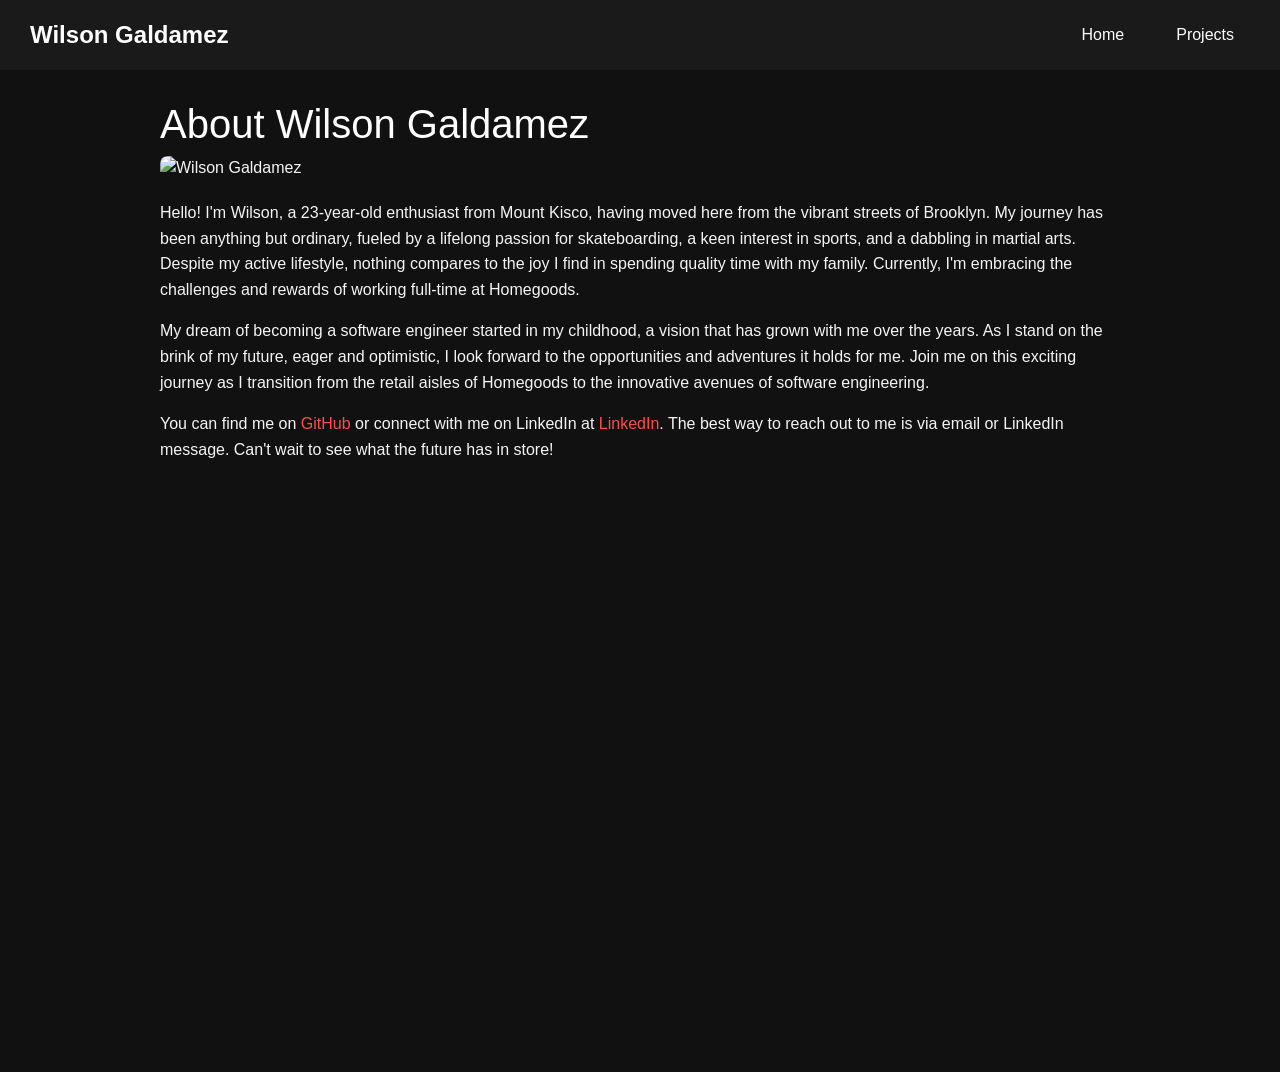
==== index.html @ 0b566ef9 "Add files via upload" ====
<!DOCTYPE html>
<html lang="en">
<head>
  <meta charset="UTF-8" />
  <meta name="viewport" content="width=device-width, initial-scale=1.0"/>
  <title>Wilson Galdamez - Bio</title>
  <link rel="stylesheet" href="https://stackpath.bootstrapcdn.com/bootstrap/4.3.1/css/bootstrap.min.css"/>
  <link rel="stylesheet" href="style.css" />
  <style>
    body {
      font-family: 'Segoe UI', Tahoma, Geneva, Verdana, sans-serif;
      background-color: #111;
      color: #f5f5f5;
      margin: 0;
      padding: 0;
    }

    .navbar {
      background-color: #1a1a1a;
      color: #ffffff;
      padding: 15px 30px;
      display: flex;
      justify-content: space-between;
      align-items: center;
    }

    .nav-logo {
      font-size: 24px;
      font-weight: bold;
      color: #ffffff;
      text-decoration: none;
    }

    .nav-menu {
      list-style: none;
      display: flex;
      margin: 0;
      padding: 0;
    }

    .nav-item {
      margin-left: 20px;
    }

    .nav-link {
      color: #ffffff;
      text-decoration: none;
      transition: color 0.3s ease;
    }

    .nav-link:hover {
      color: #b30000;
    }

    .container {
      max-width: 1000px;
      margin: auto;
      padding: 30px 20px;
    }

    h1 {
      color: #ffffff;
    }

    #bio img {
      border-radius: 8px;
      margin-bottom: 20px;
      max-width: 100%;
    }

    #bio p {
      line-height: 1.6;
    }

    a {
      color: #ff4c4c;
      text-decoration: none;
    }

    a:hover {
      text-decoration: underline;
      color: #ffffff;
    }

    .video-container {
      margin-top: 40px;
      text-align: center;
    }

    .embed-responsive {
      position: relative;
      display: block;
      width: 100%;
      padding-bottom: 56.25%;
      height: 0;
      overflow: hidden;
    }

    .embed-responsive iframe {
      position: absolute;
      top: 0;
      left: 0;
      width: 100%;
      height: 100%;
    }
  </style>
</head>
<body>
  <nav class="navbar">
    <a href="index.html" class="nav-logo">Wilson Galdamez</a>
    <ul class="nav-menu">
      <li class="nav-item"><a href="index.html" class="nav-link">Home</a></li>
      <li class="nav-item"><a href="projects.html" class="nav-link">Projects</a></li>
    </ul>
  </nav>

  <div class="container">
    <section id="bio">
      <h1>About Wilson Galdamez</h1>
      <img src="assets/images/your-photo.jpg" alt="Wilson Galdamez" width="200" />
      <p>Hello! I'm Wilson, a 23-year-old enthusiast from Mount Kisco, having moved here from the vibrant streets of Brooklyn. My journey has been anything but ordinary, fueled by a lifelong passion for skateboarding, a keen interest in sports, and a dabbling in martial arts. Despite my active lifestyle, nothing compares to the joy I find in spending quality time with my family. Currently, I'm embracing the challenges and rewards of working full-time at Homegoods.</p>
      <p>My dream of becoming a software engineer started in my childhood, a vision that has grown with me over the years. As I stand on the brink of my future, eager and optimistic, I look forward to the opportunities and adventures it holds for me. Join me on this exciting journey as I transition from the retail aisles of Homegoods to the innovative avenues of software engineering.</p>
      <p>You can find me on <a href="https://github.com/Willie-Byte" target="_blank">GitHub</a> or connect with me on LinkedIn at <a href="https://www.linkedin.com/in/wilson-galdamez-977239303/" target="_blank">LinkedIn</a>. The best way to reach out to me is via email or LinkedIn message. Can't wait to see what the future has in store!</p>
    </section>

    <div class="video-container">
      <div class="embed-responsive">
        <iframe src="https://www.youtube.com/embed/evUXKcHDjEQ" frameborder="0" allow="accelerometer; autoplay; clipboard-write; encrypted-media; gyroscope; picture-in-picture" allowfullscreen></iframe>
      </div>
    </div>
  </div>
</body>
</html>
---- style.css ----
body {
    font-family: 'Segoe UI', Tahoma, Geneva, Verdana, sans-serif;
    margin: 0;
    padding: 0;
    background-color: #111; /* Black background */
    color: #f5f5f5; /* Light text */
}

.container {
    max-width: 1000px;
    margin: auto;
    padding: 20px;
}

h1, h2 {
    color: #ffffff;
}

.navbar {
    background-color: #1a1a1a; /* Very dark gray */
    color: #fff;
    padding: 15px 30px;
    display: flex;
    justify-content: space-between;
    align-items: center;
}

.nav-logo {
    font-size: 24px;
    font-weight: bold;
    color: #fff;
    text-decoration: none;
}

.nav-menu {
    list-style: none;
    display: flex;
    margin: 0;
    padding: 0;
}

.nav-item {
    margin-left: 20px;
}

.nav-link {
    color: #fff;
    text-decoration: none;
    transition: color 0.3s ease;
}

.nav-link:hover {
    color: #b30000; /* Dark red on hover */
}

.project {
    background-color: #1e1e1e; /* Slightly lighter than body */
    border-left: 5px solid #b30000; /* Dark red accent */
    padding: 20px;
    margin: 20px 0;
    border-radius: 6px;
    box-shadow: 0 2px 5px rgba(255, 0, 0, 0.1);
}

.project h2 {
    margin-top: 0;
    color: #ff4c4c; /* Brighter red title */
}

a {
    color: #ff4c4c; /* Bright red links */
    text-decoration: none;
}

a:hover {
    text-decoration: underline;
    color: #ffffff;
}

.video-container {
    margin-top: 30px;
    text-align: center;
}

img {
    border-radius: 8px;
    max-width: 100%;
}

/* Responsive YouTube Embed */
.embed-responsive {
    position: relative;
    display: block;
    width: 100%;
    padding-bottom: 56.25%;
    height: 0;
    overflow: hidden;
}

.embed-responsive iframe {
    position: absolute;
    top: 0;
    left: 0;
    width: 100%;
    height: 100%;
}
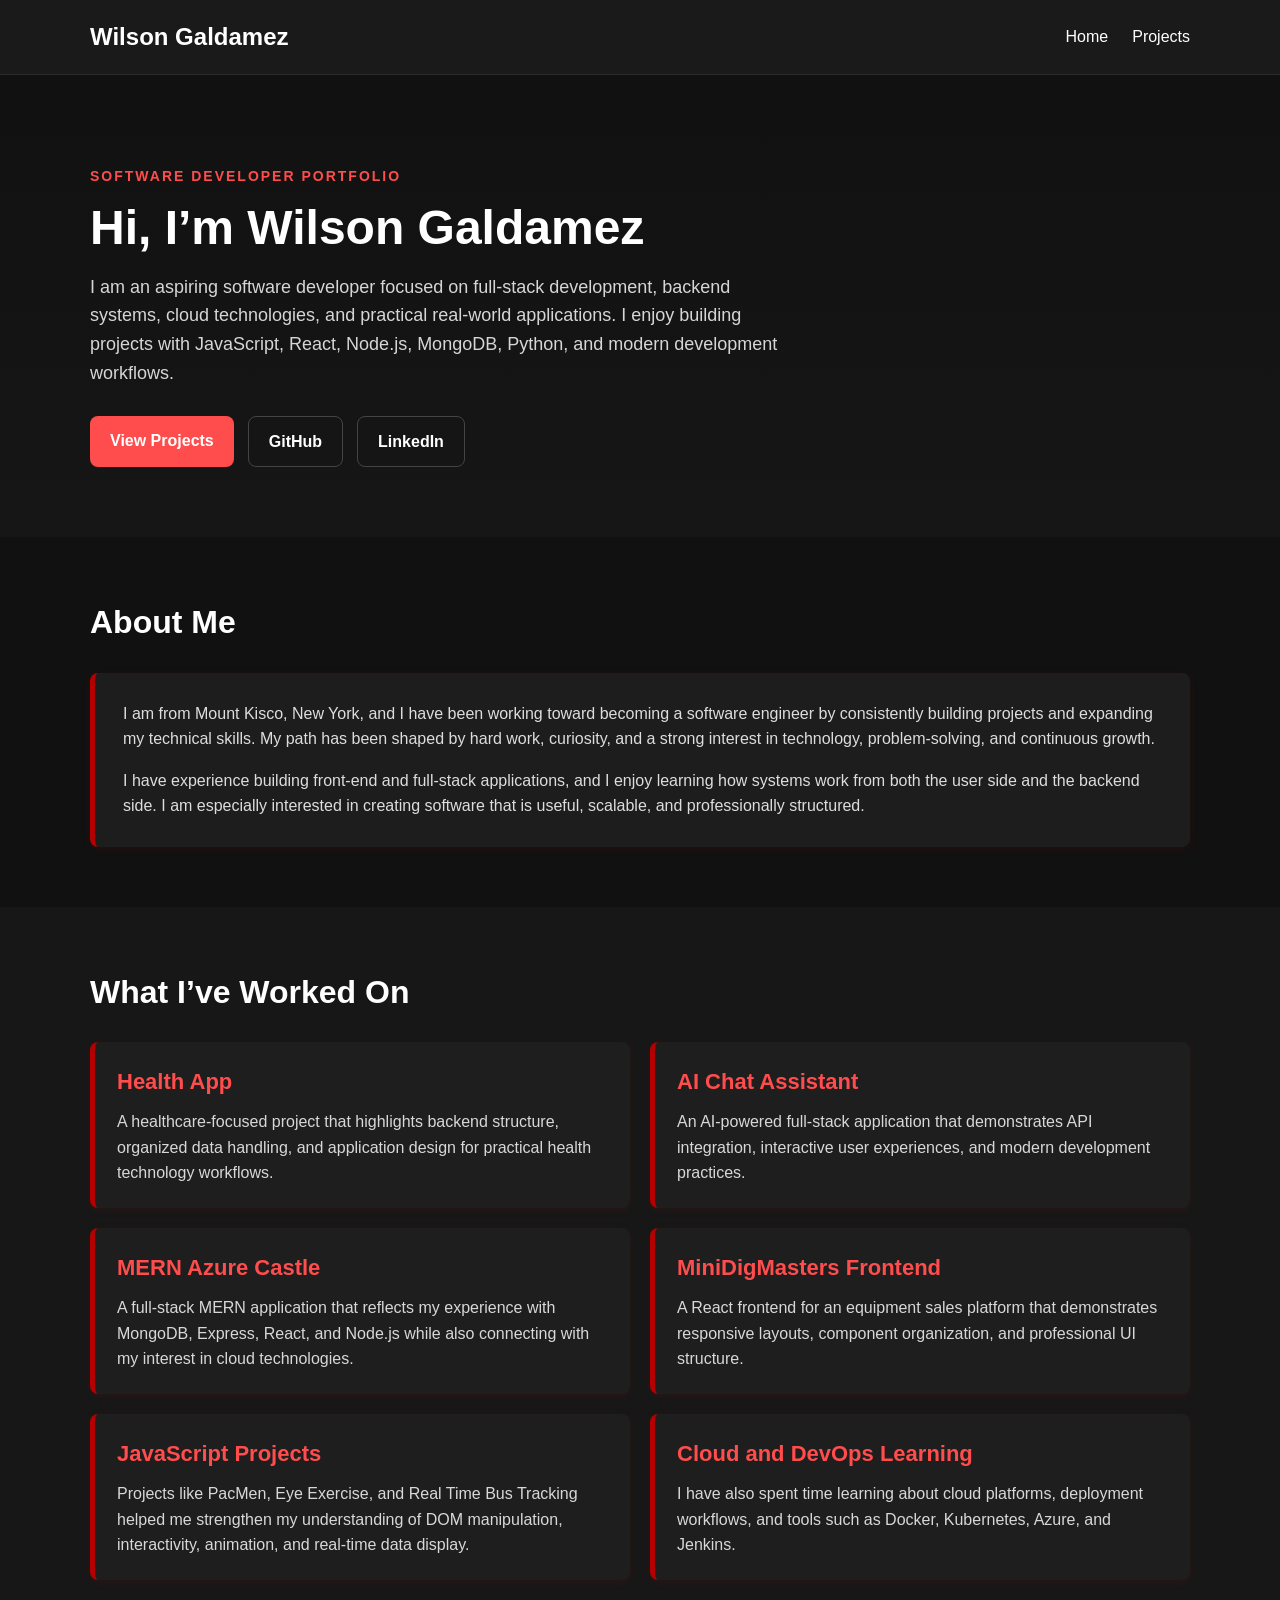
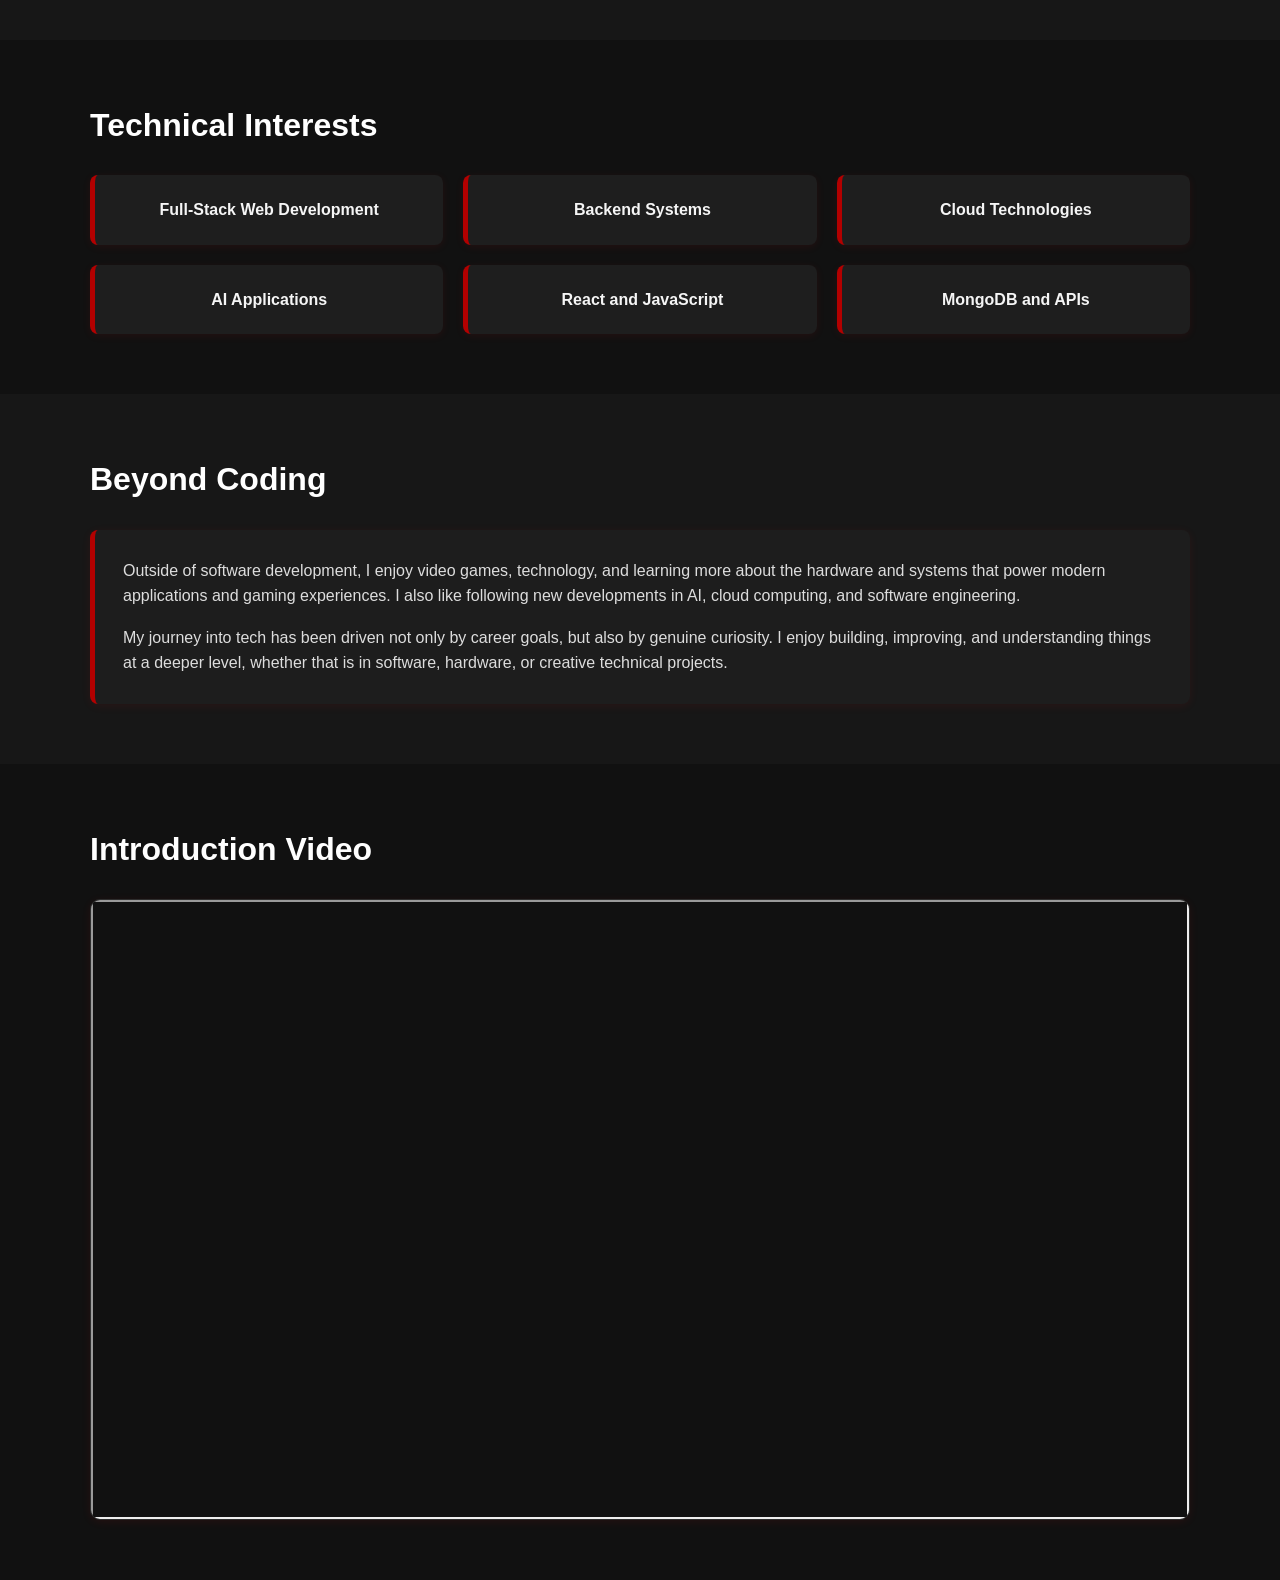
==== commit 257b1c9a: "Update projects page to match portfolio style" ====
--- a/index.html
+++ b/index.html
@@ -2,132 +2,164 @@
 <html lang="en">
 <head>
   <meta charset="UTF-8" />
-  <meta name="viewport" content="width=device-width, initial-scale=1.0"/>
-  <title>Wilson Galdamez - Bio</title>
-  <link rel="stylesheet" href="https://stackpath.bootstrapcdn.com/bootstrap/4.3.1/css/bootstrap.min.css"/>
+  <meta name="viewport" content="width=device-width, initial-scale=1.0" />
+  <title>Wilson Galdamez | Software Developer</title>
   <link rel="stylesheet" href="style.css" />
-  <style>
-    body {
-      font-family: 'Segoe UI', Tahoma, Geneva, Verdana, sans-serif;
-      background-color: #111;
-      color: #f5f5f5;
-      margin: 0;
-      padding: 0;
-    }
-
-    .navbar {
-      background-color: #1a1a1a;
-      color: #ffffff;
-      padding: 15px 30px;
-      display: flex;
-      justify-content: space-between;
-      align-items: center;
-    }
-
-    .nav-logo {
-      font-size: 24px;
-      font-weight: bold;
-      color: #ffffff;
-      text-decoration: none;
-    }
-
-    .nav-menu {
-      list-style: none;
-      display: flex;
-      margin: 0;
-      padding: 0;
-    }
-
-    .nav-item {
-      margin-left: 20px;
-    }
-
-    .nav-link {
-      color: #ffffff;
-      text-decoration: none;
-      transition: color 0.3s ease;
-    }
-
-    .nav-link:hover {
-      color: #b30000;
-    }
-
-    .container {
-      max-width: 1000px;
-      margin: auto;
-      padding: 30px 20px;
-    }
-
-    h1 {
-      color: #ffffff;
-    }
-
-    #bio img {
-      border-radius: 8px;
-      margin-bottom: 20px;
-      max-width: 100%;
-    }
-
-    #bio p {
-      line-height: 1.6;
-    }
-
-    a {
-      color: #ff4c4c;
-      text-decoration: none;
-    }
-
-    a:hover {
-      text-decoration: underline;
-      color: #ffffff;
-    }
-
-    .video-container {
-      margin-top: 40px;
-      text-align: center;
-    }
-
-    .embed-responsive {
-      position: relative;
-      display: block;
-      width: 100%;
-      padding-bottom: 56.25%;
-      height: 0;
-      overflow: hidden;
-    }
-
-    .embed-responsive iframe {
-      position: absolute;
-      top: 0;
-      left: 0;
-      width: 100%;
-      height: 100%;
-    }
-  </style>
 </head>
 <body>
   <nav class="navbar">
-    <a href="index.html" class="nav-logo">Wilson Galdamez</a>
-    <ul class="nav-menu">
-      <li class="nav-item"><a href="index.html" class="nav-link">Home</a></li>
-      <li class="nav-item"><a href="projects.html" class="nav-link">Projects</a></li>
-    </ul>
+    <div class="nav-container">
+      <a href="index.html" class="nav-logo">Wilson Galdamez</a>
+      <ul class="nav-menu">
+        <li class="nav-item"><a href="index.html" class="nav-link">Home</a></li>
+        <li class="nav-item"><a href="projects.html" class="nav-link">Projects</a></li>
+      </ul>
+    </div>
   </nav>
 
-  <div class="container">
-    <section id="bio">
-      <h1>About Wilson Galdamez</h1>
-      <img src="assets/images/your-photo.jpg" alt="Wilson Galdamez" width="200" />
-      <p>Hello! I'm Wilson, a 23-year-old enthusiast from Mount Kisco, having moved here from the vibrant streets of Brooklyn. My journey has been anything but ordinary, fueled by a lifelong passion for skateboarding, a keen interest in sports, and a dabbling in martial arts. Despite my active lifestyle, nothing compares to the joy I find in spending quality time with my family. Currently, I'm embracing the challenges and rewards of working full-time at Homegoods.</p>
-      <p>My dream of becoming a software engineer started in my childhood, a vision that has grown with me over the years. As I stand on the brink of my future, eager and optimistic, I look forward to the opportunities and adventures it holds for me. Join me on this exciting journey as I transition from the retail aisles of Homegoods to the innovative avenues of software engineering.</p>
-      <p>You can find me on <a href="https://github.com/Willie-Byte" target="_blank">GitHub</a> or connect with me on LinkedIn at <a href="https://www.linkedin.com/in/wilson-galdamez-977239303/" target="_blank">LinkedIn</a>. The best way to reach out to me is via email or LinkedIn message. Can't wait to see what the future has in store!</p>
+  <main>
+    <section class="hero">
+      <div class="container hero-content">
+        <div class="hero-text">
+          <p class="hero-tag">Software Developer Portfolio</p>
+          <h1>Hi, I’m Wilson Galdamez</h1>
+          <p class="hero-description">
+            I am an aspiring software developer focused on full-stack development,
+            backend systems, cloud technologies, and practical real-world applications.
+            I enjoy building projects with JavaScript, React, Node.js, MongoDB, Python,
+            and modern development workflows.
+          </p>
+
+          <div class="hero-buttons">
+            <a href="projects.html" class="btn btn-primary">View Projects</a>
+            <a href="https://github.com/Willie-Byte" target="_blank" rel="noopener noreferrer" class="btn btn-secondary">GitHub</a>
+            <a href="https://www.linkedin.com/in/wilson-galdamez-977239303/" target="_blank" rel="noopener noreferrer" class="btn btn-secondary">LinkedIn</a>
+          </div>
+        </div>
+      </div>
     </section>
 
-    <div class="video-container">
-      <div class="embed-responsive">
-        <iframe src="https://www.youtube.com/embed/evUXKcHDjEQ" frameborder="0" allow="accelerometer; autoplay; clipboard-write; encrypted-media; gyroscope; picture-in-picture" allowfullscreen></iframe>
+    <section class="section">
+      <div class="container">
+        <h2>About Me</h2>
+        <div class="card">
+          <p>
+            I am from Mount Kisco, New York, and I have been working toward becoming a software engineer
+            by consistently building projects and expanding my technical skills. My path has been shaped by
+            hard work, curiosity, and a strong interest in technology, problem-solving, and continuous growth.
+          </p>
+          <p>
+            I have experience building front-end and full-stack applications, and I enjoy learning how systems
+            work from both the user side and the backend side. I am especially interested in creating software
+            that is useful, scalable, and professionally structured.
+          </p>
+        </div>
       </div>
-    </div>
-  </div>
+    </section>
+
+    <section class="section alt-section">
+      <div class="container">
+        <h2>What I’ve Worked On</h2>
+
+        <div class="grid">
+          <div class="project-card">
+            <h3>Health App</h3>
+            <p>
+              A healthcare-focused project that highlights backend structure, organized data handling,
+              and application design for practical health technology workflows.
+            </p>
+          </div>
+
+          <div class="project-card">
+            <h3>AI Chat Assistant</h3>
+            <p>
+              An AI-powered full-stack application that demonstrates API integration, interactive user
+              experiences, and modern development practices.
+            </p>
+          </div>
+
+          <div class="project-card">
+            <h3>MERN Azure Castle</h3>
+            <p>
+              A full-stack MERN application that reflects my experience with MongoDB, Express, React,
+              and Node.js while also connecting with my interest in cloud technologies.
+            </p>
+          </div>
+
+          <div class="project-card">
+            <h3>MiniDigMasters Frontend</h3>
+            <p>
+              A React frontend for an equipment sales platform that demonstrates responsive layouts,
+              component organization, and professional UI structure.
+            </p>
+          </div>
+
+          <div class="project-card">
+            <h3>JavaScript Projects</h3>
+            <p>
+              Projects like PacMen, Eye Exercise, and Real Time Bus Tracking helped me strengthen my
+              understanding of DOM manipulation, interactivity, animation, and real-time data display.
+            </p>
+          </div>
+
+          <div class="project-card">
+            <h3>Cloud and DevOps Learning</h3>
+            <p>
+              I have also spent time learning about cloud platforms, deployment workflows, and tools
+              such as Docker, Kubernetes, Azure, and Jenkins.
+            </p>
+          </div>
+        </div>
+      </div>
+    </section>
+
+    <section class="section">
+      <div class="container">
+        <h2>Technical Interests</h2>
+        <div class="grid small-grid">
+          <div class="info-card">Full-Stack Web Development</div>
+          <div class="info-card">Backend Systems</div>
+          <div class="info-card">Cloud Technologies</div>
+          <div class="info-card">AI Applications</div>
+          <div class="info-card">React and JavaScript</div>
+          <div class="info-card">MongoDB and APIs</div>
+        </div>
+      </div>
+    </section>
+
+    <section class="section alt-section">
+      <div class="container">
+        <h2>Beyond Coding</h2>
+        <div class="card">
+          <p>
+            Outside of software development, I enjoy video games, technology, and learning more about the
+            hardware and systems that power modern applications and gaming experiences. I also like following
+            new developments in AI, cloud computing, and software engineering.
+          </p>
+          <p>
+            My journey into tech has been driven not only by career goals, but also by genuine curiosity.
+            I enjoy building, improving, and understanding things at a deeper level, whether that is in
+            software, hardware, or creative technical projects.
+          </p>
+        </div>
+      </div>
+    </section>
+
+    <section class="section">
+      <div class="container">
+        <h2>Introduction Video</h2>
+        <div class="video-container">
+          <div class="embed-responsive">
+            <iframe
+              src="https://www.youtube.com/embed/evUXKcHDjEQ"
+              title="Wilson Galdamez Introduction Video"
+              allow="accelerometer; autoplay; clipboard-write; encrypted-media; gyroscope; picture-in-picture"
+              allowfullscreen>
+            </iframe>
+          </div>
+        </div>
+      </div>
+    </section>
+  </main>
 </body>
-</html>
+</html>
--- a/style.css
+++ b/style.css
@@ -1,25 +1,39 @@
+* {
+    margin: 0;
+    padding: 0;
+    box-sizing: border-box;
+}
+
 body {
     font-family: 'Segoe UI', Tahoma, Geneva, Verdana, sans-serif;
-    margin: 0;
-    padding: 0;
-    background-color: #111; /* Black background */
-    color: #f5f5f5; /* Light text */
+    background-color: #111;
+    color: #f5f5f5;
+    line-height: 1.6;
+}
+
+a {
+    text-decoration: none;
 }
 
 .container {
-    max-width: 1000px;
-    margin: auto;
-    padding: 20px;
-}
-
-h1, h2 {
-    color: #ffffff;
+    width: 90%;
+    max-width: 1100px;
+    margin: 0 auto;
 }
 
 .navbar {
-    background-color: #1a1a1a; /* Very dark gray */
-    color: #fff;
-    padding: 15px 30px;
+    background-color: #1a1a1a;
+    border-bottom: 1px solid #2b2b2b;
+    padding: 18px 0;
+    position: sticky;
+    top: 0;
+    z-index: 1000;
+}
+
+.nav-container {
+    width: 90%;
+    max-width: 1100px;
+    margin: 0 auto;
     display: flex;
     justify-content: space-between;
     align-items: center;
@@ -27,67 +41,166 @@
 
 .nav-logo {
     font-size: 24px;
-    font-weight: bold;
-    color: #fff;
-    text-decoration: none;
+    font-weight: 700;
+    color: #ffffff;
 }
 
 .nav-menu {
     list-style: none;
     display: flex;
-    margin: 0;
-    padding: 0;
-}
-
-.nav-item {
-    margin-left: 20px;
+    gap: 24px;
 }
 
 .nav-link {
-    color: #fff;
-    text-decoration: none;
+    color: #ffffff;
     transition: color 0.3s ease;
 }
 
 .nav-link:hover {
-    color: #b30000; /* Dark red on hover */
-}
-
-.project {
-    background-color: #1e1e1e; /* Slightly lighter than body */
-    border-left: 5px solid #b30000; /* Dark red accent */
-    padding: 20px;
-    margin: 20px 0;
-    border-radius: 6px;
-    box-shadow: 0 2px 5px rgba(255, 0, 0, 0.1);
-}
-
-.project h2 {
-    margin-top: 0;
-    color: #ff4c4c; /* Brighter red title */
-}
-
-a {
-    color: #ff4c4c; /* Bright red links */
-    text-decoration: none;
-}
-
-a:hover {
-    text-decoration: underline;
-    color: #ffffff;
+    color: #ff4c4c;
+}
+
+.hero {
+    padding: 90px 0 70px;
+    background: linear-gradient(180deg, #111 0%, #161616 100%);
+}
+
+.hero-content {
+    display: block;
+}
+
+.hero-text {
+    max-width: 760px;
+}
+
+.hero-tag {
+    color: #ff4c4c;
+    font-size: 14px;
+    font-weight: 600;
+    letter-spacing: 2px;
+    text-transform: uppercase;
+    margin-bottom: 14px;
+}
+
+.hero h1 {
+    font-size: 48px;
+    line-height: 1.1;
+    margin-bottom: 18px;
+    color: #ffffff;
+}
+
+.hero-description {
+    font-size: 18px;
+    color: #d6d6d6;
+    max-width: 700px;
+    margin-bottom: 28px;
+}
+
+.hero-buttons {
+    display: flex;
+    flex-wrap: wrap;
+    gap: 14px;
+}
+
+.btn {
+    display: inline-block;
+    padding: 12px 20px;
+    border-radius: 8px;
+    font-weight: 600;
+    transition: all 0.3s ease;
+}
+
+.btn-primary {
+    background-color: #ff4c4c;
+    color: #ffffff;
+}
+
+.btn-primary:hover {
+    background-color: #e23a3a;
+}
+
+.btn-secondary {
+    border: 1px solid #444;
+    color: #ffffff;
+    background-color: transparent;
+}
+
+.btn-secondary:hover {
+    border-color: #ff4c4c;
+    color: #ff4c4c;
+}
+
+.section {
+    padding: 60px 0;
+}
+
+.alt-section {
+    background-color: #171717;
+}
+
+h2 {
+    font-size: 32px;
+    margin-bottom: 24px;
+    color: #ffffff;
+}
+
+.card {
+    background-color: #1d1d1d;
+    border-left: 5px solid #b30000;
+    padding: 28px;
+    border-radius: 8px;
+    box-shadow: 0 2px 10px rgba(255, 0, 0, 0.08);
+}
+
+.card p {
+    color: #dddddd;
+    margin-bottom: 16px;
+}
+
+.card p:last-child {
+    margin-bottom: 0;
+}
+
+.grid {
+    display: grid;
+    grid-template-columns: repeat(2, minmax(0, 1fr));
+    gap: 20px;
+}
+
+.small-grid {
+    grid-template-columns: repeat(3, minmax(0, 1fr));
+}
+
+.project-card,
+.info-card {
+    background-color: #1e1e1e;
+    border-left: 5px solid #b30000;
+    padding: 22px;
+    border-radius: 8px;
+    box-shadow: 0 2px 8px rgba(255, 0, 0, 0.08);
+}
+
+.project-card h3 {
+    color: #ff4c4c;
+    margin-bottom: 10px;
+    font-size: 22px;
+}
+
+.project-card p {
+    color: #d8d8d8;
+}
+
+.info-card {
+    color: #f5f5f5;
+    font-weight: 600;
+    text-align: center;
 }
 
 .video-container {
-    margin-top: 30px;
+    margin-top: 20px;
     text-align: center;
 }
 
-img {
-    border-radius: 8px;
-    max-width: 100%;
-}
-
-/* Responsive YouTube Embed */
 .embed-responsive {
     position: relative;
     display: block;
@@ -95,6 +208,9 @@
     padding-bottom: 56.25%;
     height: 0;
     overflow: hidden;
+    border-radius: 10px;
+    border: 1px solid #2d2d2d;
+    box-shadow: 0 2px 10px rgba(255, 0, 0, 0.08);
 }
 
 .embed-responsive iframe {
@@ -104,3 +220,50 @@
     width: 100%;
     height: 100%;
 }
+
+img {
+    max-width: 100%;
+}
+
+@media (max-width: 900px) {
+    .grid,
+    .small-grid {
+        grid-template-columns: 1fr;
+    }
+
+    .hero h1 {
+        font-size: 38px;
+    }
+
+    .hero-description {
+        font-size: 16px;
+    }
+}
+
+@media (max-width: 600px) {
+    .nav-container {
+        flex-direction: column;
+        gap: 14px;
+    }
+
+    .nav-menu {
+        gap: 16px;
+    }
+
+    .hero {
+        padding: 60px 0 40px;
+    }
+
+    .hero h1 {
+        font-size: 32px;
+    }
+
+    h2 {
+        font-size: 26px;
+    }
+
+    .btn {
+        width: 100%;
+        text-align: center;
+    }
+}
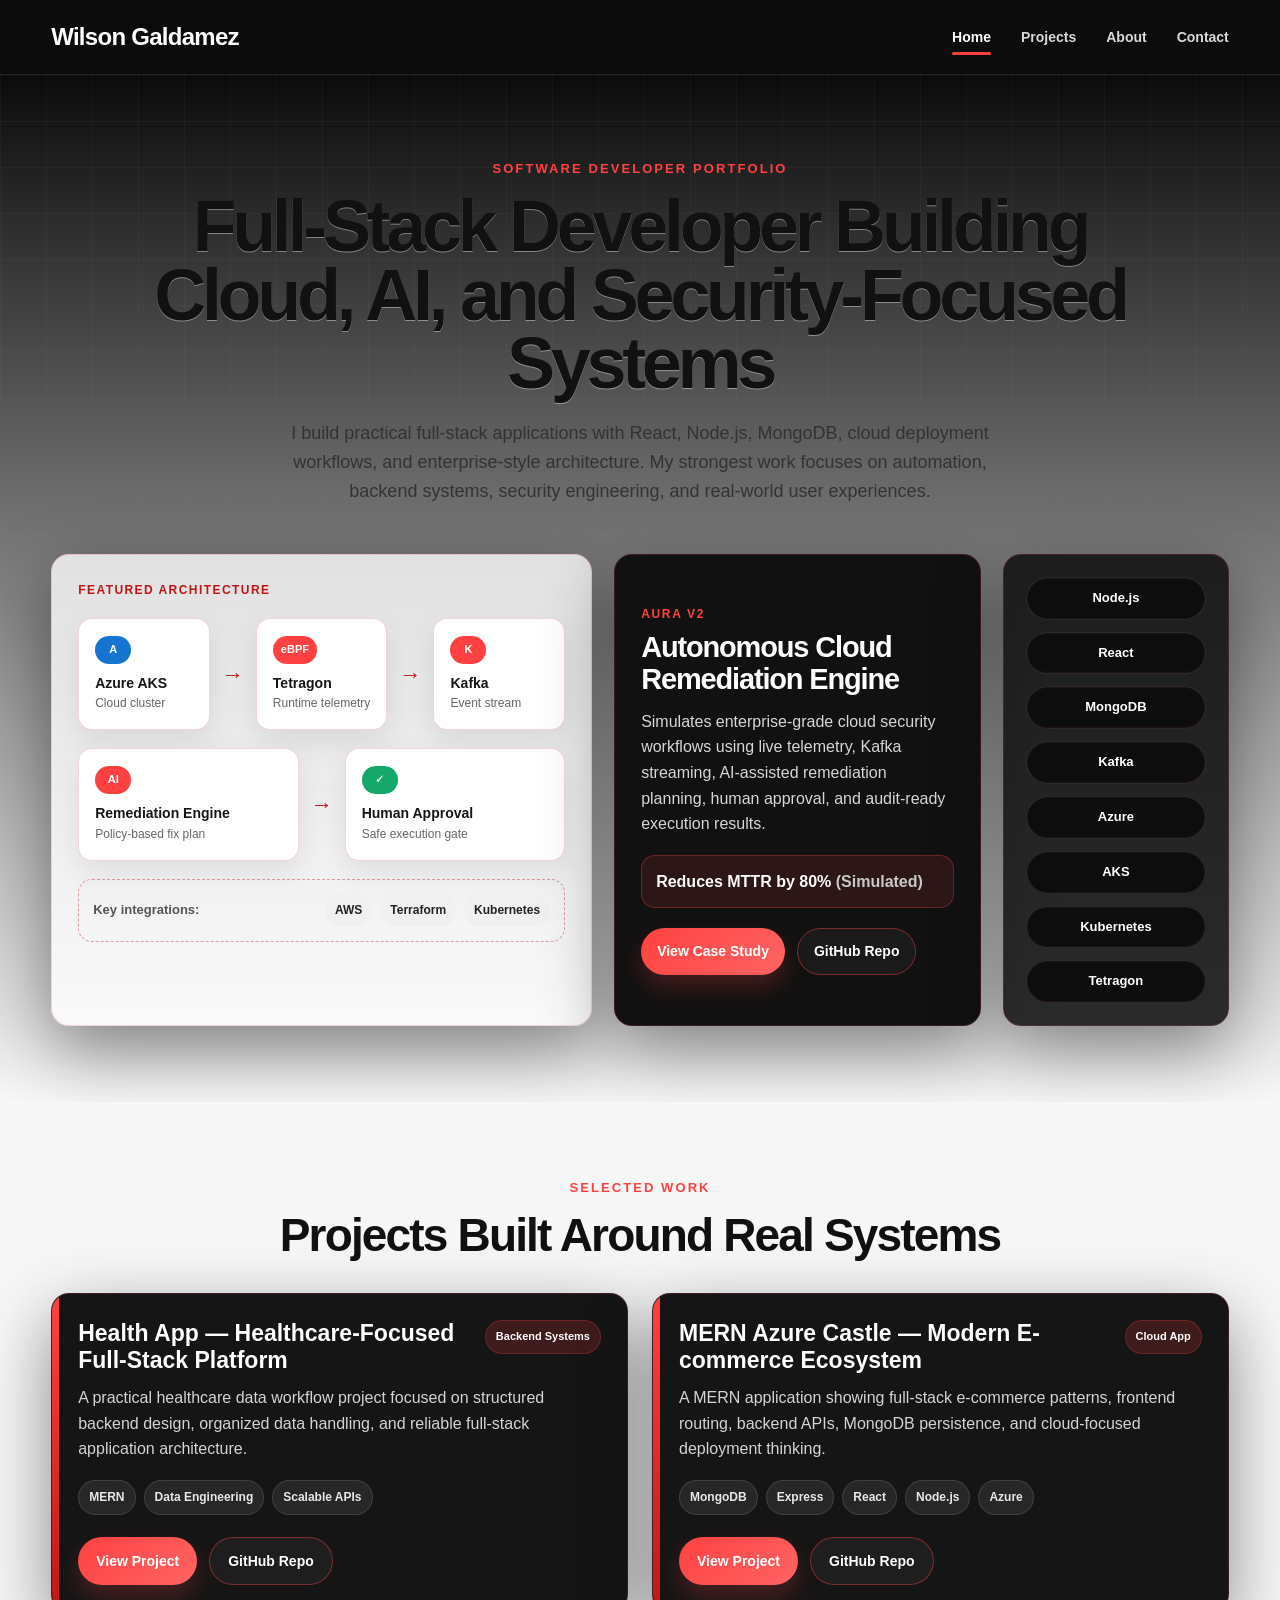
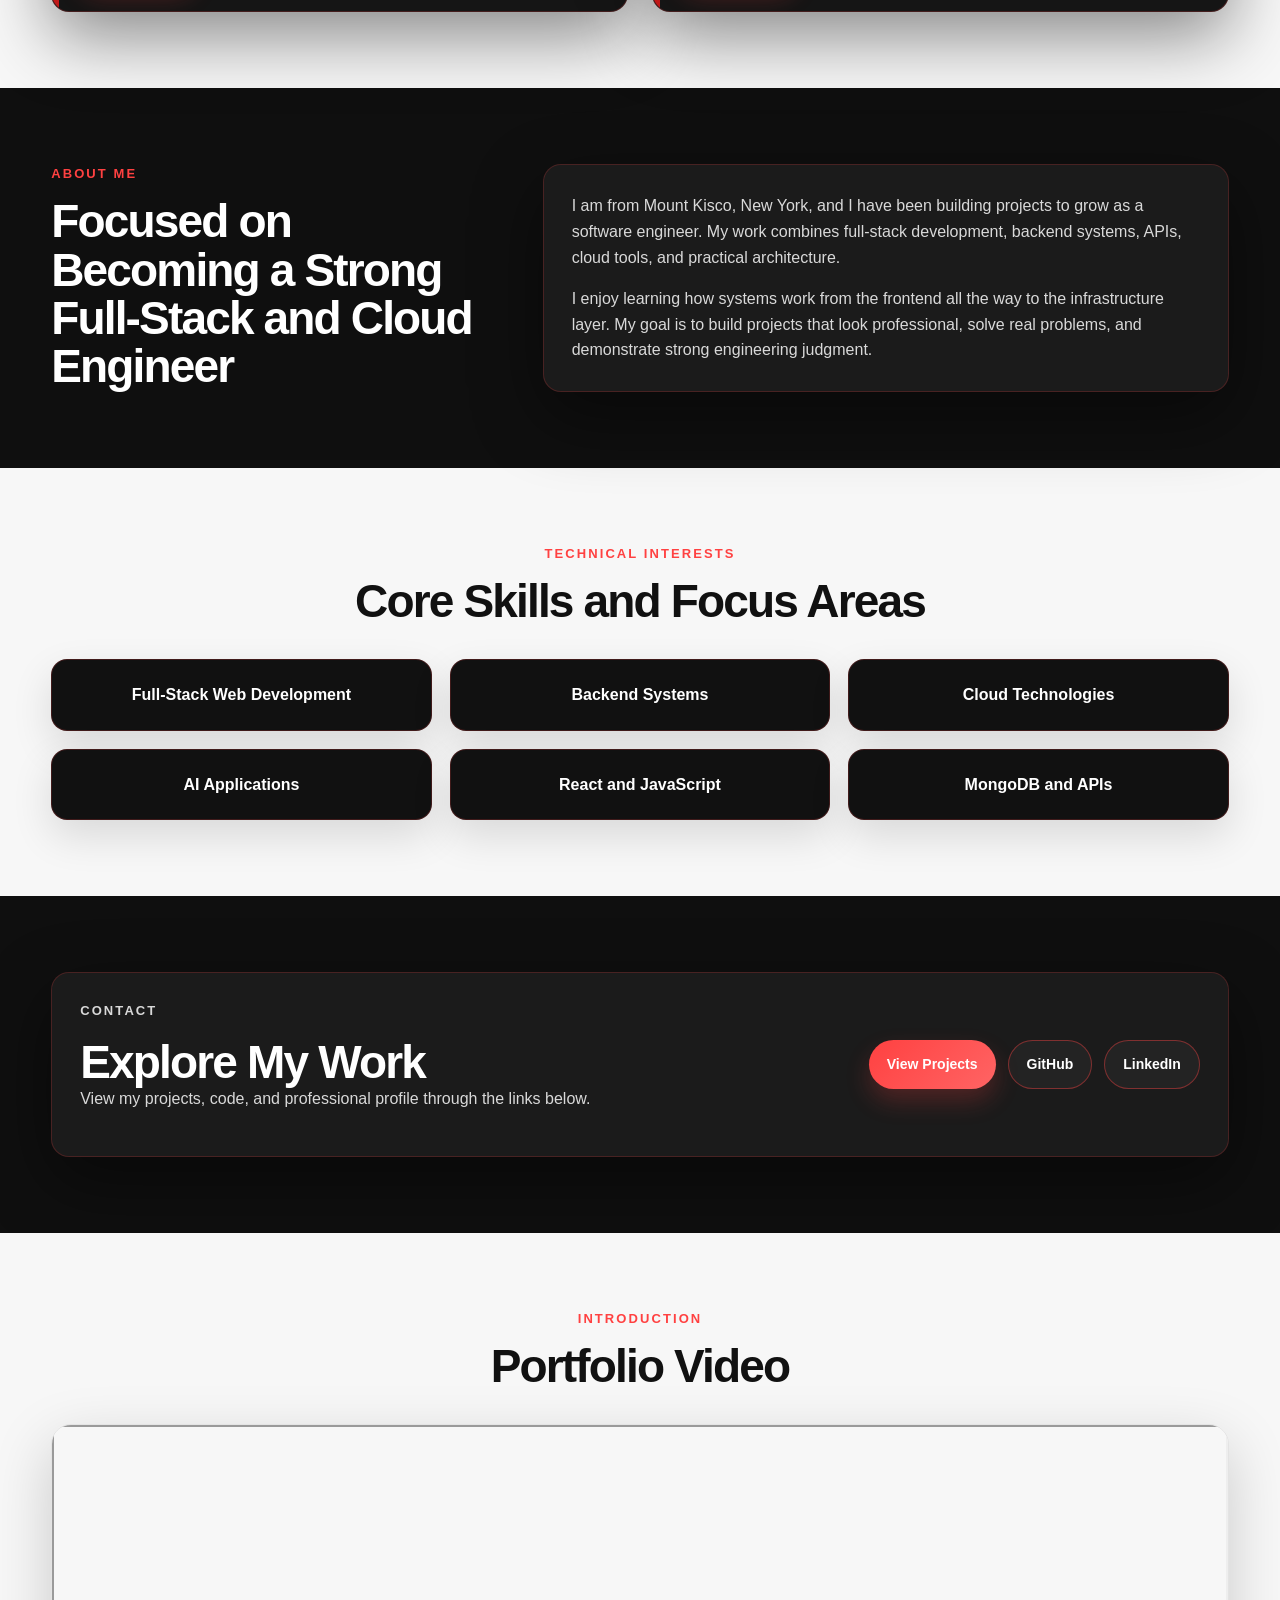
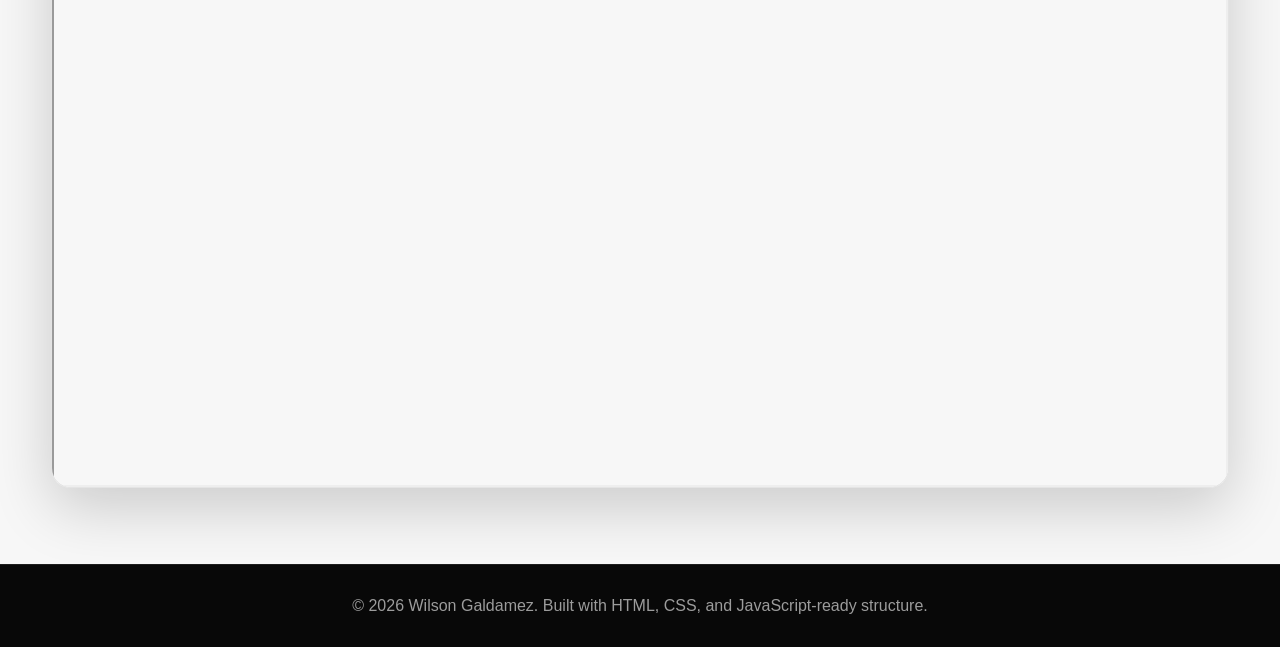
==== commit 83bc8596: "Redesign portfolio homepage and projects page" ====
--- a/index.html
+++ b/index.html
@@ -11,111 +11,179 @@
     <div class="nav-container">
       <a href="index.html" class="nav-logo">Wilson Galdamez</a>
       <ul class="nav-menu">
-        <li class="nav-item"><a href="index.html" class="nav-link">Home</a></li>
+        <li class="nav-item"><a href="index.html" class="nav-link active">Home</a></li>
         <li class="nav-item"><a href="projects.html" class="nav-link">Projects</a></li>
+        <li class="nav-item"><a href="#about" class="nav-link">About</a></li>
+        <li class="nav-item"><a href="#contact" class="nav-link">Contact</a></li>
       </ul>
     </div>
   </nav>
 
   <main>
-    <section class="hero">
-      <div class="container hero-content">
-        <div class="hero-text">
-          <p class="hero-tag">Software Developer Portfolio</p>
-          <h1>Hi, I’m Wilson Galdamez</h1>
-          <p class="hero-description">
-            I am an aspiring software developer focused on full-stack development,
-            backend systems, cloud technologies, and practical real-world applications.
-            I enjoy building projects with JavaScript, React, Node.js, MongoDB, Python,
-            and modern development workflows.
-          </p>
-
-          <div class="hero-buttons">
-            <a href="projects.html" class="btn btn-primary">View Projects</a>
-            <a href="https://github.com/Willie-Byte" target="_blank" rel="noopener noreferrer" class="btn btn-secondary">GitHub</a>
-            <a href="https://www.linkedin.com/in/wilson-galdamez-977239303/" target="_blank" rel="noopener noreferrer" class="btn btn-secondary">LinkedIn</a>
-          </div>
-        </div>
-      </div>
-    </section>
-
-    <section class="section">
-      <div class="container">
-        <h2>About Me</h2>
-        <div class="card">
+    <section class="hero showcase-hero">
+      <div class="container">
+        <p class="hero-tag center-tag">Software Developer Portfolio</p>
+        <h1 class="hero-title">Full-Stack Developer Building Cloud, AI, and Security-Focused Systems</h1>
+        <p class="hero-description hero-description-center">
+          I build practical full-stack applications with React, Node.js, MongoDB, cloud deployment workflows,
+          and enterprise-style architecture. My strongest work focuses on automation, backend systems,
+          security engineering, and real-world user experiences.
+        </p>
+
+        <div class="hero-showcase-grid">
+          <div class="architecture-panel">
+            <div class="panel-label">Featured Architecture</div>
+
+            <div class="flow-row">
+              <div class="flow-card cloud-card">
+                <span class="icon-badge azure">A</span>
+                <strong>Azure AKS</strong>
+                <small>Cloud cluster</small>
+              </div>
+              <span class="arrow">→</span>
+              <div class="flow-card">
+                <span class="icon-badge red">eBPF</span>
+                <strong>Tetragon</strong>
+                <small>Runtime telemetry</small>
+              </div>
+              <span class="arrow">→</span>
+              <div class="flow-card">
+                <span class="icon-badge red">K</span>
+                <strong>Kafka</strong>
+                <small>Event stream</small>
+              </div>
+            </div>
+
+            <div class="flow-row second-flow">
+              <div class="flow-card">
+                <span class="icon-badge red">AI</span>
+                <strong>Remediation Engine</strong>
+                <small>Policy-based fix plan</small>
+              </div>
+              <span class="arrow">→</span>
+              <div class="flow-card">
+                <span class="icon-badge human">✓</span>
+                <strong>Human Approval</strong>
+                <small>Safe execution gate</small>
+              </div>
+            </div>
+
+            <div class="integration-box">
+              <span>Key integrations:</span>
+              <div class="mini-badges">
+                <b>AWS</b>
+                <b>Terraform</b>
+                <b>Kubernetes</b>
+              </div>
+            </div>
+          </div>
+
+          <div class="impact-card">
+            <span class="card-eyebrow">Aura V2</span>
+            <h2>Autonomous Cloud Remediation Engine</h2>
+            <p>
+              Simulates enterprise-grade cloud security workflows using live telemetry, Kafka streaming,
+              AI-assisted remediation planning, human approval, and audit-ready execution results.
+            </p>
+            <div class="impact-stat">Reduces MTTR by 80% <span>(Simulated)</span></div>
+            <div class="hero-buttons compact-buttons">
+              <a href="projects.html#aura" class="btn btn-primary">View Case Study</a>
+              <a href="https://github.com/Willie-Byte/aura-v2-cloud-remediation-engine" target="_blank" rel="noopener noreferrer" class="btn btn-secondary">GitHub Repo</a>
+            </div>
+          </div>
+
+          <div class="tech-panel">
+            <span class="stack-pill">Node.js</span>
+            <span class="stack-pill">React</span>
+            <span class="stack-pill">MongoDB</span>
+            <span class="stack-pill">Kafka</span>
+            <span class="stack-pill">Azure</span>
+            <span class="stack-pill">AKS</span>
+            <span class="stack-pill">Kubernetes</span>
+            <span class="stack-pill">Tetragon</span>
+          </div>
+        </div>
+      </div>
+    </section>
+
+    <section class="section project-preview-section">
+      <div class="container">
+        <div class="section-heading">
+          <p class="section-kicker">Selected Work</p>
+          <h2>Projects Built Around Real Systems</h2>
+        </div>
+
+        <div class="featured-grid">
+          <article class="feature-card accent-card">
+            <div class="card-topline">
+              <h3>Health App — Healthcare-Focused Full-Stack Platform</h3>
+              <span class="status-pill">Backend Systems</span>
+            </div>
+            <p>
+              A practical healthcare data workflow project focused on structured backend design,
+              organized data handling, and reliable full-stack application architecture.
+            </p>
+            <div class="tag-row">
+              <span>MERN</span>
+              <span>Data Engineering</span>
+              <span>Scalable APIs</span>
+            </div>
+            <div class="card-actions">
+              <a href="projects.html#health" class="btn btn-primary">View Project</a>
+              <a href="https://github.com/Willie-Byte/Health-App" target="_blank" rel="noopener noreferrer" class="btn btn-secondary">GitHub Repo</a>
+            </div>
+          </article>
+
+          <article class="feature-card">
+            <div class="card-topline">
+              <h3>MERN Azure Castle — Modern E-commerce Ecosystem</h3>
+              <span class="status-pill">Cloud App</span>
+            </div>
+            <p>
+              A MERN application showing full-stack e-commerce patterns, frontend routing,
+              backend APIs, MongoDB persistence, and cloud-focused deployment thinking.
+            </p>
+            <div class="tag-row">
+              <span>MongoDB</span>
+              <span>Express</span>
+              <span>React</span>
+              <span>Node.js</span>
+              <span>Azure</span>
+            </div>
+            <div class="card-actions">
+              <a href="projects.html#castle" class="btn btn-primary">View Project</a>
+              <a href="https://github.com/Willie-Byte/mern-azure-castle" target="_blank" rel="noopener noreferrer" class="btn btn-secondary">GitHub Repo</a>
+            </div>
+          </article>
+        </div>
+      </div>
+    </section>
+
+    <section class="section alt-section" id="about">
+      <div class="container about-layout">
+        <div>
+          <p class="section-kicker">About Me</p>
+          <h2>Focused on Becoming a Strong Full-Stack and Cloud Engineer</h2>
+        </div>
+        <div class="glass-card">
           <p>
-            I am from Mount Kisco, New York, and I have been working toward becoming a software engineer
-            by consistently building projects and expanding my technical skills. My path has been shaped by
-            hard work, curiosity, and a strong interest in technology, problem-solving, and continuous growth.
+            I am from Mount Kisco, New York, and I have been building projects to grow as a software engineer.
+            My work combines full-stack development, backend systems, APIs, cloud tools, and practical architecture.
           </p>
           <p>
-            I have experience building front-end and full-stack applications, and I enjoy learning how systems
-            work from both the user side and the backend side. I am especially interested in creating software
-            that is useful, scalable, and professionally structured.
+            I enjoy learning how systems work from the frontend all the way to the infrastructure layer. My goal is
+            to build projects that look professional, solve real problems, and demonstrate strong engineering judgment.
           </p>
         </div>
       </div>
     </section>
 
-    <section class="section alt-section">
-      <div class="container">
-        <h2>What I’ve Worked On</h2>
-
-        <div class="grid">
-          <div class="project-card">
-            <h3>Health App</h3>
-            <p>
-              A healthcare-focused project that highlights backend structure, organized data handling,
-              and application design for practical health technology workflows.
-            </p>
-          </div>
-
-          <div class="project-card">
-            <h3>AI Chat Assistant</h3>
-            <p>
-              An AI-powered full-stack application that demonstrates API integration, interactive user
-              experiences, and modern development practices.
-            </p>
-          </div>
-
-          <div class="project-card">
-            <h3>MERN Azure Castle</h3>
-            <p>
-              A full-stack MERN application that reflects my experience with MongoDB, Express, React,
-              and Node.js while also connecting with my interest in cloud technologies.
-            </p>
-          </div>
-
-          <div class="project-card">
-            <h3>MiniDigMasters Frontend</h3>
-            <p>
-              A React frontend for an equipment sales platform that demonstrates responsive layouts,
-              component organization, and professional UI structure.
-            </p>
-          </div>
-
-          <div class="project-card">
-            <h3>JavaScript Projects</h3>
-            <p>
-              Projects like PacMen, Eye Exercise, and Real Time Bus Tracking helped me strengthen my
-              understanding of DOM manipulation, interactivity, animation, and real-time data display.
-            </p>
-          </div>
-
-          <div class="project-card">
-            <h3>Cloud and DevOps Learning</h3>
-            <p>
-              I have also spent time learning about cloud platforms, deployment workflows, and tools
-              such as Docker, Kubernetes, Azure, and Jenkins.
-            </p>
-          </div>
-        </div>
-      </div>
-    </section>
-
-    <section class="section">
-      <div class="container">
-        <h2>Technical Interests</h2>
+    <section class="section skills-section">
+      <div class="container">
+        <div class="section-heading">
+          <p class="section-kicker">Technical Interests</p>
+          <h2>Core Skills and Focus Areas</h2>
+        </div>
         <div class="grid small-grid">
           <div class="info-card">Full-Stack Web Development</div>
           <div class="info-card">Backend Systems</div>
@@ -127,31 +195,31 @@
       </div>
     </section>
 
-    <section class="section alt-section">
-      <div class="container">
-        <h2>Beyond Coding</h2>
-        <div class="card">
-          <p>
-            Outside of software development, I enjoy video games, technology, and learning more about the
-            hardware and systems that power modern applications and gaming experiences. I also like following
-            new developments in AI, cloud computing, and software engineering.
-          </p>
-          <p>
-            My journey into tech has been driven not only by career goals, but also by genuine curiosity.
-            I enjoy building, improving, and understanding things at a deeper level, whether that is in
-            software, hardware, or creative technical projects.
-          </p>
-        </div>
-      </div>
-    </section>
-
-    <section class="section">
-      <div class="container">
-        <h2>Introduction Video</h2>
+    <section class="section alt-section" id="contact">
+      <div class="container contact-card">
+        <div>
+          <p class="section-kicker">Contact</p>
+          <h2>Explore My Work</h2>
+          <p>View my projects, code, and professional profile through the links below.</p>
+        </div>
+        <div class="hero-buttons">
+          <a href="projects.html" class="btn btn-primary">View Projects</a>
+          <a href="https://github.com/Willie-Byte" target="_blank" rel="noopener noreferrer" class="btn btn-secondary">GitHub</a>
+          <a href="https://www.linkedin.com/in/wilson-galdamez-977239303/" target="_blank" rel="noopener noreferrer" class="btn btn-secondary">LinkedIn</a>
+        </div>
+      </div>
+    </section>
+
+    <section class="section video-section">
+      <div class="container">
+        <div class="section-heading">
+          <p class="section-kicker">Introduction</p>
+          <h2>Portfolio Video</h2>
+        </div>
         <div class="video-container">
           <div class="embed-responsive">
             <iframe
-              src="https://www.youtube.com/embed/evUXKcHDjEQ"
+              src="https://www.youtube.com/embed/aQTBsvEG5wo"
               title="Wilson Galdamez Introduction Video"
               allow="accelerometer; autoplay; clipboard-write; encrypted-media; gyroscope; picture-in-picture"
               allowfullscreen>
@@ -161,5 +229,9 @@
       </div>
     </section>
   </main>
+
+  <footer class="footer">
+    <p>© 2026 Wilson Galdamez. Built with HTML, CSS, and JavaScript-ready structure.</p>
+  </footer>
 </body>
 </html>
--- a/style.css
+++ b/style.css
@@ -1,269 +1,805 @@
 * {
-    margin: 0;
-    padding: 0;
-    box-sizing: border-box;
+  margin: 0;
+  padding: 0;
+  box-sizing: border-box;
+}
+
+:root {
+  --bg: #070707;
+  --bg-soft: #101010;
+  --bg-card: #151515;
+  --bg-card-2: #1b1b1b;
+  --text: #f7f7f7;
+  --muted: #c9c9c9;
+  --soft-muted: #8d8d8d;
+  --red: #ff4141;
+  --red-dark: #bf1717;
+  --red-soft: rgba(255, 65, 65, 0.12);
+  --line: rgba(255, 255, 255, 0.09);
+  --shadow: 0 24px 70px rgba(0, 0, 0, 0.45);
+}
+
+html {
+  scroll-behavior: smooth;
 }
 
 body {
-    font-family: 'Segoe UI', Tahoma, Geneva, Verdana, sans-serif;
-    background-color: #111;
-    color: #f5f5f5;
-    line-height: 1.6;
+  font-family: Inter, "Segoe UI", Tahoma, Geneva, Verdana, sans-serif;
+  background:
+    radial-gradient(circle at top left, rgba(255, 65, 65, 0.12), transparent 32%),
+    radial-gradient(circle at top right, rgba(255, 255, 255, 0.06), transparent 28%),
+    var(--bg);
+  color: var(--text);
+  line-height: 1.6;
 }
 
 a {
-    text-decoration: none;
+  text-decoration: none;
+}
+
+img {
+  max-width: 100%;
 }
 
 .container {
-    width: 90%;
-    max-width: 1100px;
-    margin: 0 auto;
+  width: min(92%, 1180px);
+  margin: 0 auto;
 }
 
 .navbar {
-    background-color: #1a1a1a;
-    border-bottom: 1px solid #2b2b2b;
-    padding: 18px 0;
-    position: sticky;
-    top: 0;
-    z-index: 1000;
+  background: rgba(12, 12, 12, 0.92);
+  border-bottom: 1px solid var(--line);
+  padding: 18px 0;
+  position: sticky;
+  top: 0;
+  z-index: 1000;
+  backdrop-filter: blur(16px);
 }
 
 .nav-container {
-    width: 90%;
-    max-width: 1100px;
-    margin: 0 auto;
-    display: flex;
-    justify-content: space-between;
-    align-items: center;
+  width: min(92%, 1180px);
+  margin: 0 auto;
+  display: flex;
+  justify-content: space-between;
+  align-items: center;
 }
 
 .nav-logo {
-    font-size: 24px;
-    font-weight: 700;
-    color: #ffffff;
+  font-size: 24px;
+  font-weight: 800;
+  color: #ffffff;
+  letter-spacing: -0.03em;
 }
 
 .nav-menu {
-    list-style: none;
-    display: flex;
-    gap: 24px;
+  list-style: none;
+  display: flex;
+  gap: 30px;
 }
 
 .nav-link {
-    color: #ffffff;
-    transition: color 0.3s ease;
-}
-
-.nav-link:hover {
-    color: #ff4c4c;
+  color: #d9d9d9;
+  font-weight: 700;
+  font-size: 14px;
+  transition: color 0.25s ease;
+  position: relative;
+}
+
+.nav-link::after {
+  content: "";
+  position: absolute;
+  left: 0;
+  bottom: -10px;
+  width: 0;
+  height: 3px;
+  border-radius: 999px;
+  background: var(--red);
+  transition: width 0.25s ease;
+}
+
+.nav-link:hover,
+.nav-link.active {
+  color: #ffffff;
+}
+
+.nav-link:hover::after,
+.nav-link.active::after {
+  width: 100%;
 }
 
 .hero {
-    padding: 90px 0 70px;
-    background: linear-gradient(180deg, #111 0%, #161616 100%);
-}
-
-.hero-content {
-    display: block;
-}
-
-.hero-text {
-    max-width: 760px;
-}
-
-.hero-tag {
-    color: #ff4c4c;
-    font-size: 14px;
-    font-weight: 600;
-    letter-spacing: 2px;
-    text-transform: uppercase;
-    margin-bottom: 14px;
-}
-
-.hero h1 {
-    font-size: 48px;
-    line-height: 1.1;
-    margin-bottom: 18px;
-    color: #ffffff;
+  padding: 84px 0 76px;
+  position: relative;
+  overflow: hidden;
+}
+
+.hero::before {
+  content: "";
+  position: absolute;
+  inset: 0;
+  background-image:
+    linear-gradient(rgba(255, 255, 255, 0.035) 1px, transparent 1px),
+    linear-gradient(90deg, rgba(255, 255, 255, 0.035) 1px, transparent 1px);
+  background-size: 46px 46px;
+  mask-image: linear-gradient(to bottom, black, transparent 85%);
+  pointer-events: none;
+}
+
+.hero > .container {
+  position: relative;
+  z-index: 1;
+}
+
+.showcase-hero {
+  background: linear-gradient(180deg, #0b0b0b 0%, #f7f7f7 100%);
+  color: #111;
+}
+
+.projects-hero {
+  background: linear-gradient(180deg, #0b0b0b 0%, #141414 100%);
+}
+
+.hero-tag,
+.section-kicker {
+  color: var(--red);
+  font-size: 13px;
+  font-weight: 900;
+  letter-spacing: 0.16em;
+  text-transform: uppercase;
+  margin-bottom: 12px;
+}
+
+.center-tag {
+  text-align: center;
+}
+
+.hero-title {
+  color: #ffffff;
+  font-size: clamp(40px, 6vw, 72px);
+  line-height: 0.95;
+  letter-spacing: -0.06em;
+  text-align: center;
+  max-width: 980px;
+  margin: 0 auto 22px;
+}
+
+.showcase-hero .hero-title {
+  color: #111;
+  text-shadow: 0 1px 0 rgba(255,255,255,0.4);
 }
 
 .hero-description {
-    font-size: 18px;
-    color: #d6d6d6;
-    max-width: 700px;
-    margin-bottom: 28px;
-}
-
+  font-size: 18px;
+  color: var(--muted);
+  max-width: 760px;
+  margin-bottom: 28px;
+}
+
+.showcase-hero .hero-description {
+  color: #333;
+}
+
+.hero-description-center {
+  text-align: center;
+  margin-left: auto;
+  margin-right: auto;
+}
+
+.hero-showcase-grid {
+  display: grid;
+  grid-template-columns: 1.15fr 0.78fr 0.48fr;
+  gap: 22px;
+  align-items: stretch;
+  margin-top: 48px;
+}
+
+.architecture-panel,
+.impact-card,
+.tech-panel,
+.feature-card,
+.glass-card,
+.contact-card,
+.case-study-card,
+.case-visual {
+  border: 1px solid rgba(255, 65, 65, 0.2);
+  box-shadow: var(--shadow);
+}
+
+.architecture-panel {
+  background: rgba(255, 255, 255, 0.78);
+  color: #161616;
+  border-radius: 18px;
+  padding: 26px;
+  min-height: 300px;
+}
+
+.panel-label {
+  font-size: 12px;
+  font-weight: 900;
+  color: var(--red-dark);
+  text-transform: uppercase;
+  letter-spacing: 0.12em;
+  margin-bottom: 18px;
+}
+
+.flow-row {
+  display: flex;
+  align-items: center;
+  gap: 12px;
+  margin-bottom: 16px;
+}
+
+.second-flow {
+  justify-content: center;
+  margin-top: 18px;
+}
+
+.flow-card {
+  background: #ffffff;
+  border: 1px solid rgba(191, 23, 23, 0.18);
+  border-radius: 14px;
+  padding: 16px;
+  flex: 1;
+  min-width: 120px;
+  box-shadow: 0 12px 30px rgba(0, 0, 0, 0.08);
+}
+
+.flow-card strong,
+.flow-card small {
+  display: block;
+}
+
+.flow-card strong {
+  margin-top: 8px;
+  font-size: 14px;
+}
+
+.flow-card small {
+  color: #666;
+  font-size: 12px;
+}
+
+.icon-badge {
+  display: inline-grid;
+  place-items: center;
+  min-width: 36px;
+  height: 28px;
+  padding: 0 8px;
+  border-radius: 999px;
+  background: #111;
+  color: #fff;
+  font-size: 11px;
+  font-weight: 900;
+}
+
+.icon-badge.azure {
+  background: #1674d1;
+}
+
+.icon-badge.red {
+  background: var(--red);
+}
+
+.icon-badge.human {
+  background: #14a86b;
+}
+
+.arrow {
+  color: var(--red-dark);
+  font-size: 22px;
+  font-weight: 900;
+}
+
+.integration-box {
+  margin-top: 18px;
+  border: 1px dashed rgba(191, 23, 23, 0.4);
+  border-radius: 14px;
+  padding: 14px;
+  display: flex;
+  align-items: center;
+  justify-content: space-between;
+  gap: 14px;
+}
+
+.integration-box span {
+  font-size: 13px;
+  color: #555;
+  font-weight: 800;
+}
+
+.mini-badges {
+  display: flex;
+  flex-wrap: wrap;
+  gap: 8px;
+}
+
+.mini-badges b {
+  background: #f0f0f0;
+  color: #222;
+  border-radius: 999px;
+  padding: 7px 10px;
+  font-size: 12px;
+}
+
+.impact-card {
+  background: #111;
+  color: #fff;
+  border-radius: 18px;
+  padding: 26px;
+  display: flex;
+  flex-direction: column;
+  justify-content: center;
+}
+
+.card-eyebrow {
+  color: var(--red);
+  font-size: 12px;
+  font-weight: 900;
+  text-transform: uppercase;
+  letter-spacing: 0.14em;
+  margin-bottom: 8px;
+}
+
+.impact-card h2 {
+  font-size: 29px;
+  line-height: 1.08;
+  margin-bottom: 14px;
+}
+
+.impact-card p {
+  color: #d7d7d7;
+  margin-bottom: 18px;
+}
+
+.impact-stat {
+  background: var(--red-soft);
+  border: 1px solid rgba(255, 65, 65, 0.32);
+  border-radius: 14px;
+  padding: 13px 14px;
+  font-weight: 900;
+  margin-bottom: 20px;
+}
+
+.impact-stat span {
+  color: #c9c9c9;
+  font-weight: 700;
+}
+
+.tech-panel {
+  background: rgba(17, 17, 17, 0.88);
+  border-radius: 18px;
+  padding: 22px;
+  display: flex;
+  flex-direction: column;
+  justify-content: center;
+  gap: 12px;
+}
+
+.stack-pill,
+.tag-row span,
+.status-pill {
+  display: inline-flex;
+  align-items: center;
+  justify-content: center;
+  border-radius: 999px;
+  font-weight: 800;
+}
+
+.stack-pill {
+  background: #0d0d0d;
+  color: #ffffff;
+  border: 1px solid rgba(255, 255, 255, 0.12);
+  padding: 10px 13px;
+  font-size: 13px;
+  box-shadow: inset 0 0 0 1px rgba(255, 65, 65, 0.08);
+}
+
+.section {
+  padding: 76px 0;
+  background: #f7f7f7;
+  color: #111;
+}
+
+.alt-section {
+  background: #0f0f0f;
+  color: #ffffff;
+}
+
+.section-heading {
+  text-align: center;
+  margin-bottom: 34px;
+}
+
+h2 {
+  font-size: clamp(30px, 4vw, 46px);
+  line-height: 1.05;
+  letter-spacing: -0.04em;
+}
+
+.featured-grid,
+.project-grid-modern {
+  display: grid;
+  grid-template-columns: repeat(2, minmax(0, 1fr));
+  gap: 24px;
+}
+
+.three-col {
+  grid-template-columns: repeat(3, minmax(0, 1fr));
+}
+
+.feature-card {
+  background: #151515;
+  color: #ffffff;
+  border-radius: 18px;
+  padding: 26px;
+  position: relative;
+  overflow: hidden;
+}
+
+.feature-card::before {
+  content: "";
+  position: absolute;
+  top: 0;
+  left: 0;
+  width: 7px;
+  height: 100%;
+  background: linear-gradient(180deg, var(--red), var(--red-dark));
+}
+
+.feature-card h3 {
+  font-size: 23px;
+  line-height: 1.15;
+  margin-bottom: 12px;
+}
+
+.feature-card p {
+  color: #d4d4d4;
+  margin-bottom: 18px;
+}
+
+.card-topline {
+  display: flex;
+  justify-content: space-between;
+  gap: 16px;
+  align-items: flex-start;
+}
+
+.status-pill {
+  color: #ffffff;
+  background: rgba(255, 65, 65, 0.18);
+  border: 1px solid rgba(255, 65, 65, 0.25);
+  padding: 7px 10px;
+  font-size: 11px;
+  white-space: nowrap;
+}
+
+.tag-row {
+  display: flex;
+  flex-wrap: wrap;
+  gap: 8px;
+  margin-bottom: 22px;
+}
+
+.tag-row span {
+  color: #e8e8e8;
+  background: rgba(255, 255, 255, 0.08);
+  border: 1px solid rgba(255, 255, 255, 0.12);
+  padding: 7px 10px;
+  font-size: 12px;
+}
+
+.large-tags span {
+  font-size: 13px;
+  padding: 8px 12px;
+}
+
+.card-actions,
 .hero-buttons {
-    display: flex;
+  display: flex;
+  flex-wrap: wrap;
+  gap: 12px;
+}
+
+.compact-buttons .btn {
+  padding: 11px 16px;
+}
+
+.btn {
+  display: inline-flex;
+  align-items: center;
+  justify-content: center;
+  padding: 12px 18px;
+  border-radius: 999px;
+  font-weight: 900;
+  font-size: 14px;
+  transition: transform 0.25s ease, border-color 0.25s ease, background 0.25s ease;
+}
+
+.btn:hover {
+  transform: translateY(-2px);
+}
+
+.btn-primary {
+  background: linear-gradient(135deg, var(--red), #ff6464);
+  color: #ffffff;
+  box-shadow: 0 12px 24px rgba(255, 65, 65, 0.23);
+}
+
+.btn-secondary {
+  border: 1px solid rgba(255, 65, 65, 0.42);
+  color: #ffffff;
+  background: rgba(255, 255, 255, 0.04);
+}
+
+.btn-secondary:hover {
+  border-color: var(--red);
+}
+
+.about-layout {
+  display: grid;
+  grid-template-columns: 0.8fr 1.2fr;
+  gap: 34px;
+  align-items: start;
+}
+
+.glass-card,
+.contact-card {
+  background: rgba(255, 255, 255, 0.05);
+  border-radius: 18px;
+  padding: 28px;
+}
+
+.glass-card p,
+.contact-card p {
+  color: #d9d9d9;
+  margin-bottom: 16px;
+}
+
+.glass-card p:last-child {
+  margin-bottom: 0;
+}
+
+.grid {
+  display: grid;
+  gap: 18px;
+}
+
+.small-grid {
+  grid-template-columns: repeat(3, minmax(0, 1fr));
+}
+
+.info-card {
+  background: #111;
+  color: #ffffff;
+  border: 1px solid rgba(255, 65, 65, 0.2);
+  border-radius: 16px;
+  padding: 22px;
+  font-weight: 900;
+  text-align: center;
+  box-shadow: 0 16px 40px rgba(0,0,0,0.12);
+}
+
+.contact-card {
+  display: flex;
+  justify-content: space-between;
+  align-items: center;
+  gap: 22px;
+}
+
+.video-section {
+  background: #f7f7f7;
+}
+
+.video-container {
+  margin-top: 20px;
+}
+
+.embed-responsive {
+  position: relative;
+  display: block;
+  width: 100%;
+  padding-bottom: 56.25%;
+  height: 0;
+  overflow: hidden;
+  border-radius: 20px;
+  border: 1px solid rgba(0, 0, 0, 0.08);
+  box-shadow: 0 20px 60px rgba(0, 0, 0, 0.18);
+}
+
+.embed-responsive iframe {
+  position: absolute;
+  top: 0;
+  left: 0;
+  width: 100%;
+  height: 100%;
+}
+
+.case-study-card {
+  display: grid;
+  grid-template-columns: 1.1fr 0.9fr;
+  gap: 24px;
+  background: #111;
+  color: #ffffff;
+  border-radius: 24px;
+  padding: 30px;
+}
+
+.case-study-content p {
+  color: #d6d6d6;
+  margin: 14px 0 22px;
+}
+
+.case-bullets {
+  display: grid;
+  grid-template-columns: repeat(3, 1fr);
+  gap: 12px;
+  margin: 24px 0;
+}
+
+.case-bullets div {
+  background: rgba(255, 255, 255, 0.06);
+  border: 1px solid rgba(255, 255, 255, 0.08);
+  border-radius: 14px;
+  padding: 15px;
+}
+
+.case-bullets strong {
+  color: var(--red);
+}
+
+.case-bullets p {
+  font-size: 13px;
+  margin: 6px 0 0;
+}
+
+.case-visual {
+  background:
+    radial-gradient(circle at top right, rgba(255, 65, 65, 0.18), transparent 35%),
+    #0a0a0a;
+  border-radius: 20px;
+  padding: 22px;
+}
+
+.mini-window-bar {
+  display: flex;
+  gap: 8px;
+  margin-bottom: 22px;
+}
+
+.mini-window-bar span {
+  width: 12px;
+  height: 12px;
+  border-radius: 50%;
+  background: var(--red);
+}
+
+.terminal-lines {
+  display: grid;
+  gap: 12px;
+}
+
+.terminal-lines p {
+  background: rgba(255, 255, 255, 0.06);
+  border: 1px solid rgba(255, 255, 255, 0.08);
+  border-radius: 12px;
+  padding: 13px;
+  color: #dedede;
+  font-family: "SFMono-Regular", Consolas, monospace;
+  font-size: 13px;
+}
+
+.terminal-lines b {
+  color: var(--red);
+}
+
+.compact-card {
+  min-height: 280px;
+  display: flex;
+  flex-direction: column;
+}
+
+.compact-card .card-actions {
+  margin-top: auto;
+}
+
+.footer {
+  background: #080808;
+  color: #9c9c9c;
+  text-align: center;
+  padding: 28px 16px;
+  border-top: 1px solid var(--line);
+}
+
+@media (max-width: 1050px) {
+  .hero-showcase-grid,
+  .case-study-card {
+    grid-template-columns: 1fr;
+  }
+
+  .tech-panel {
+    flex-direction: row;
     flex-wrap: wrap;
-    gap: 14px;
-}
-
-.btn {
-    display: inline-block;
-    padding: 12px 20px;
-    border-radius: 8px;
-    font-weight: 600;
-    transition: all 0.3s ease;
-}
-
-.btn-primary {
-    background-color: #ff4c4c;
-    color: #ffffff;
-}
-
-.btn-primary:hover {
-    background-color: #e23a3a;
-}
-
-.btn-secondary {
-    border: 1px solid #444;
-    color: #ffffff;
-    background-color: transparent;
-}
-
-.btn-secondary:hover {
-    border-color: #ff4c4c;
-    color: #ff4c4c;
-}
-
-.section {
-    padding: 60px 0;
-}
-
-.alt-section {
-    background-color: #171717;
-}
-
-h2 {
-    font-size: 32px;
-    margin-bottom: 24px;
-    color: #ffffff;
-}
-
-.card {
-    background-color: #1d1d1d;
-    border-left: 5px solid #b30000;
-    padding: 28px;
-    border-radius: 8px;
-    box-shadow: 0 2px 10px rgba(255, 0, 0, 0.08);
-}
-
-.card p {
-    color: #dddddd;
-    margin-bottom: 16px;
-}
-
-.card p:last-child {
-    margin-bottom: 0;
-}
-
-.grid {
-    display: grid;
+  }
+
+  .three-col {
     grid-template-columns: repeat(2, minmax(0, 1fr));
-    gap: 20px;
-}
-
-.small-grid {
-    grid-template-columns: repeat(3, minmax(0, 1fr));
-}
-
-.project-card,
-.info-card {
-    background-color: #1e1e1e;
-    border-left: 5px solid #b30000;
-    padding: 22px;
-    border-radius: 8px;
-    box-shadow: 0 2px 8px rgba(255, 0, 0, 0.08);
-}
-
-.project-card h3 {
-    color: #ff4c4c;
-    margin-bottom: 10px;
-    font-size: 22px;
-}
-
-.project-card p {
-    color: #d8d8d8;
-}
-
-.info-card {
-    color: #f5f5f5;
-    font-weight: 600;
+  }
+}
+
+@media (max-width: 800px) {
+  .nav-container,
+  .contact-card {
+    flex-direction: column;
+    align-items: flex-start;
+  }
+
+  .nav-menu {
+    gap: 18px;
+    flex-wrap: wrap;
+  }
+
+  .hero {
+    padding: 62px 0 54px;
+  }
+
+  .hero-title {
+    font-size: 42px;
+  }
+
+  .flow-row,
+  .second-flow,
+  .integration-box {
+    flex-direction: column;
+    align-items: stretch;
+  }
+
+  .arrow {
+    transform: rotate(90deg);
     text-align: center;
-}
-
-.video-container {
-    margin-top: 20px;
-    text-align: center;
-}
-
-.embed-responsive {
-    position: relative;
-    display: block;
+  }
+
+  .featured-grid,
+  .project-grid-modern,
+  .three-col,
+  .about-layout,
+  .small-grid,
+  .case-bullets {
+    grid-template-columns: 1fr;
+  }
+
+  .card-topline {
+    flex-direction: column;
+  }
+}
+
+@media (max-width: 560px) {
+  .nav-logo {
+    font-size: 21px;
+  }
+
+  .nav-link {
+    font-size: 13px;
+  }
+
+  .hero-title {
+    font-size: 34px;
+  }
+
+  .hero-description {
+    font-size: 16px;
+  }
+
+  .architecture-panel,
+  .impact-card,
+  .feature-card,
+  .glass-card,
+  .contact-card,
+  .case-study-card,
+  .case-visual {
+    padding: 20px;
+  }
+
+  .btn {
     width: 100%;
-    padding-bottom: 56.25%;
-    height: 0;
-    overflow: hidden;
-    border-radius: 10px;
-    border: 1px solid #2d2d2d;
-    box-shadow: 0 2px 10px rgba(255, 0, 0, 0.08);
-}
-
-.embed-responsive iframe {
-    position: absolute;
-    top: 0;
-    left: 0;
-    width: 100%;
-    height: 100%;
-}
-
-img {
-    max-width: 100%;
-}
-
-@media (max-width: 900px) {
-    .grid,
-    .small-grid {
-        grid-template-columns: 1fr;
-    }
-
-    .hero h1 {
-        font-size: 38px;
-    }
-
-    .hero-description {
-        font-size: 16px;
-    }
-}
-
-@media (max-width: 600px) {
-    .nav-container {
-        flex-direction: column;
-        gap: 14px;
-    }
-
-    .nav-menu {
-        gap: 16px;
-    }
-
-    .hero {
-        padding: 60px 0 40px;
-    }
-
-    .hero h1 {
-        font-size: 32px;
-    }
-
-    h2 {
-        font-size: 26px;
-    }
-
-    .btn {
-        width: 100%;
-        text-align: center;
-    }
+  }
 }
